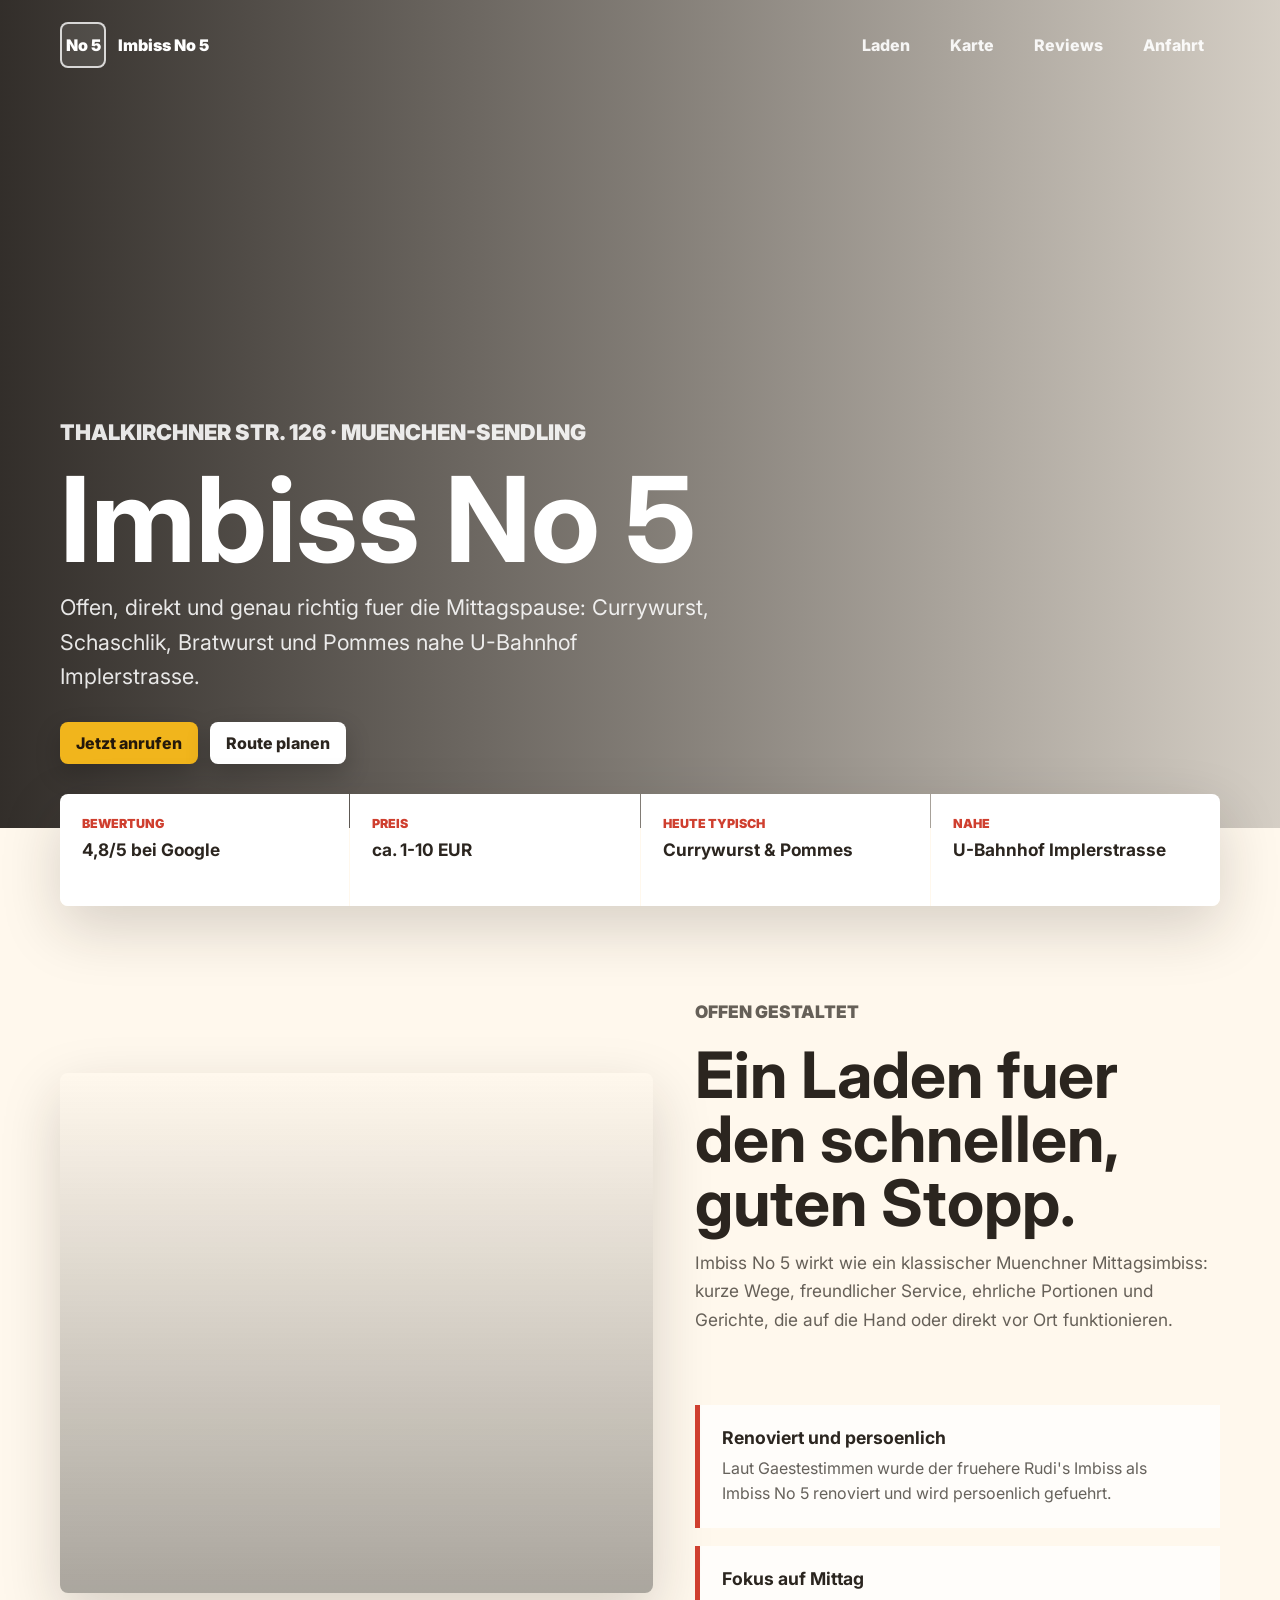
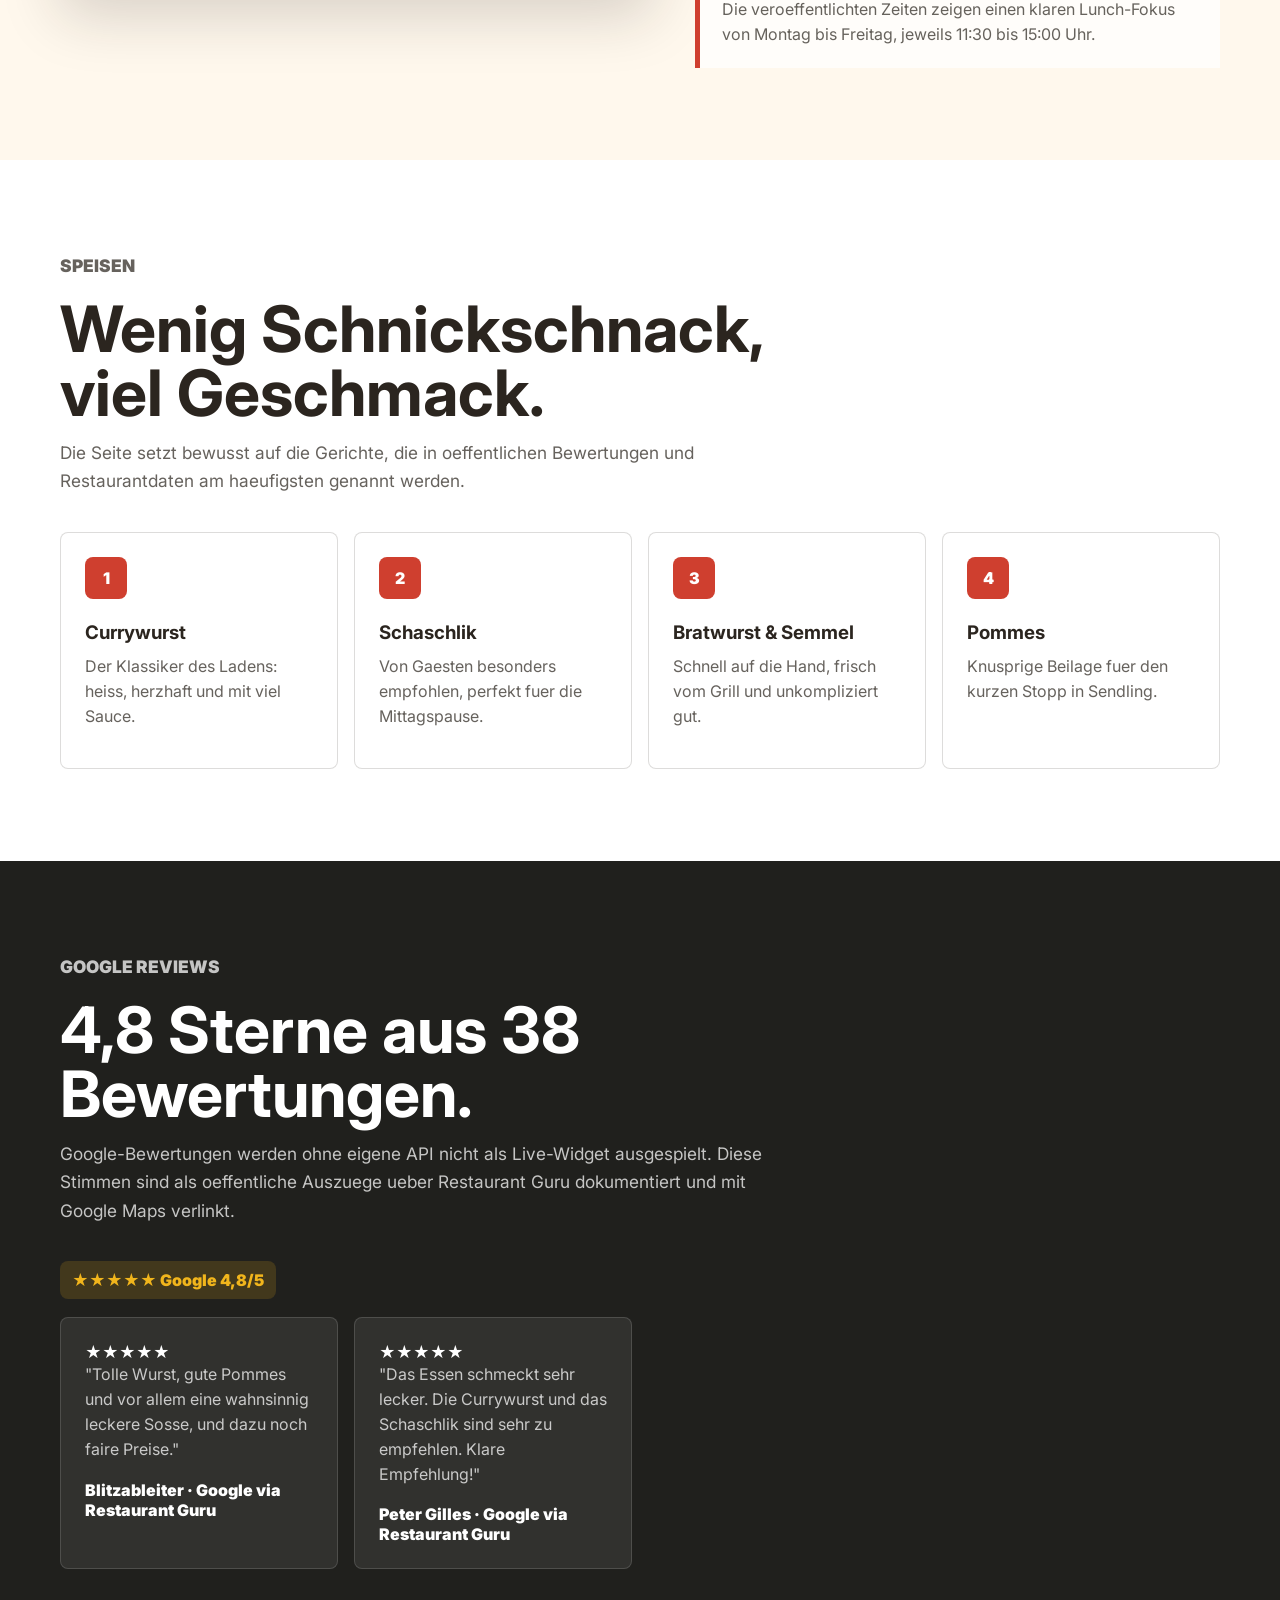
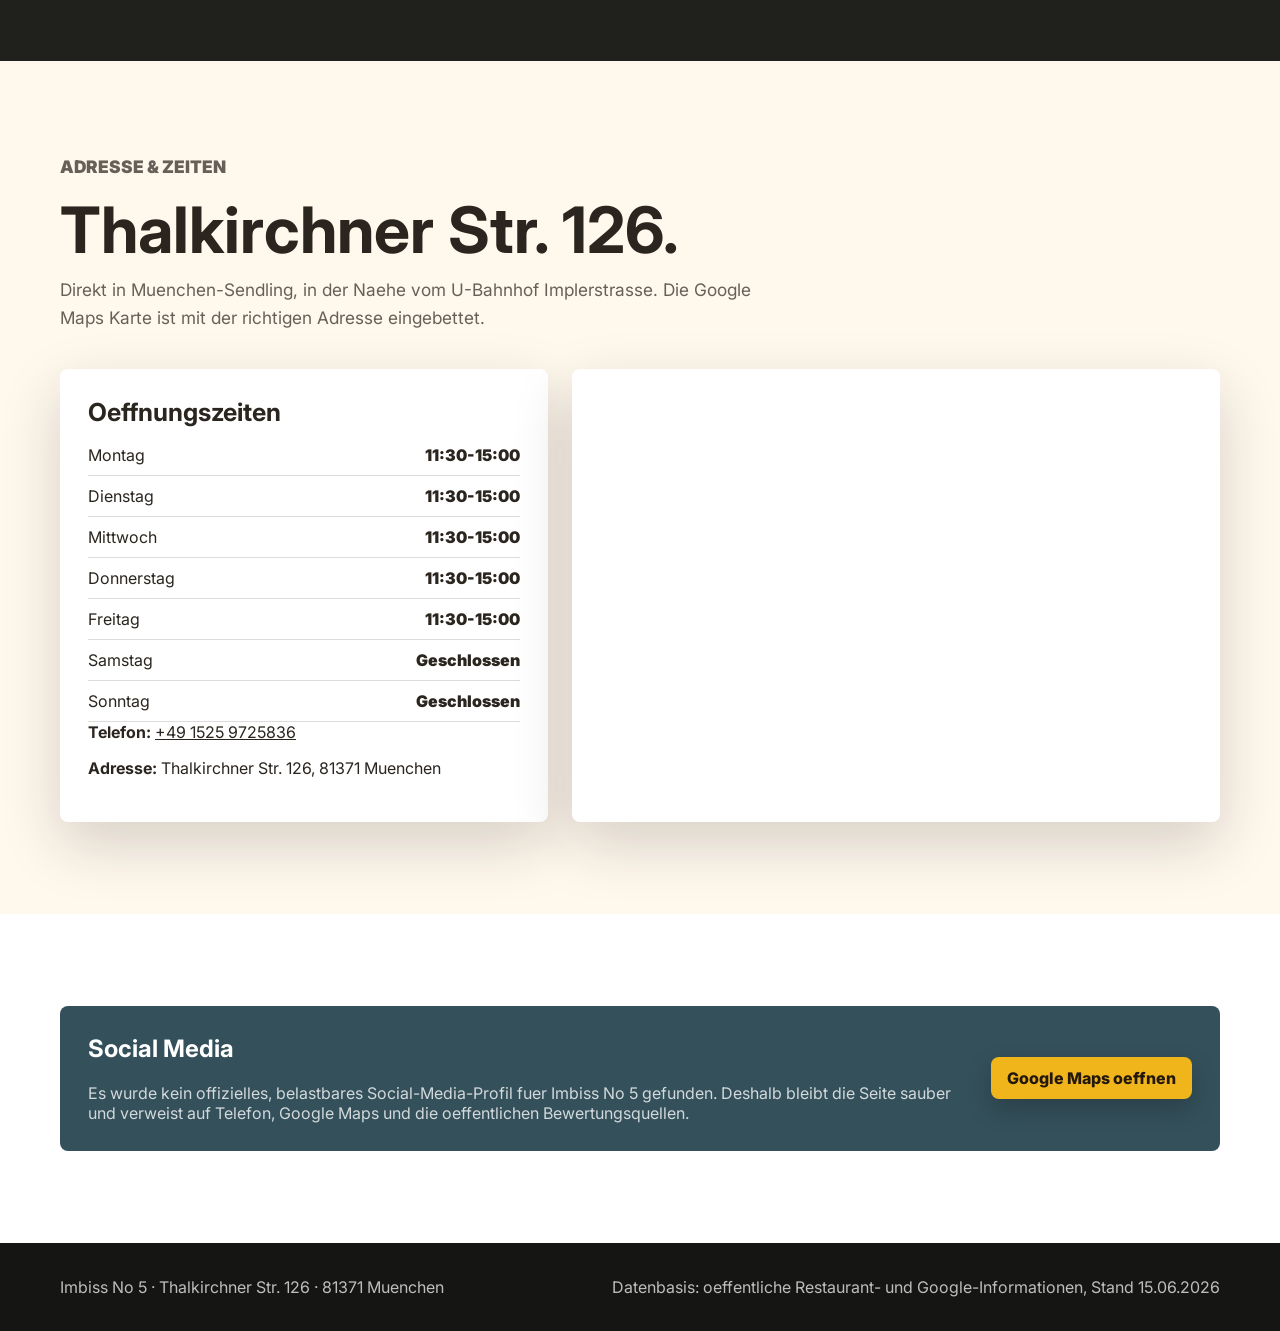
==== index.html @ 3fdf0eba "Rename imbiss-no5.html to index.html" ====
<!doctype html>
<html lang="de">
  <head>
    <meta charset="utf-8">
    <meta name="viewport" content="width=device-width, initial-scale=1">
    <title>Imbiss No 5 | Thalkirchner Strasse 126 Muenchen</title>
    <meta name="description" content="Imbiss No 5 in Muenchen-Sendling: Currywurst, Schaschlik, Bratwurst und Pommes in der Thalkirchner Str. 126.">
    <link rel="preconnect" href="https://fonts.googleapis.com">
    <link rel="preconnect" href="https://fonts.gstatic.com" crossorigin>
    <link href="https://fonts.googleapis.com/css2?family=Inter:wght@500;700;800;900&display=swap" rel="stylesheet">
    <link rel="stylesheet" href="imbiss-no5.css">
    <script type="application/ld+json">
      {
        "@context": "https://schema.org",
        "@type": "Restaurant",
        "name": "Imbiss No 5",
        "address": {
          "@type": "PostalAddress",
          "streetAddress": "Thalkirchner Str. 126",
          "addressLocality": "Muenchen",
          "addressRegion": "Bayern",
          "postalCode": "81371",
          "addressCountry": "DE"
        },
        "telephone": "+49 1525 9725836",
        "servesCuisine": "Imbiss",
        "priceRange": "EUR 1-10",
        "aggregateRating": {
          "@type": "AggregateRating",
          "ratingValue": "4.8",
          "reviewCount": "38"
        }
      }
    </script>
  </head>
  <body>
    <div class="site-shell">
      <header class="hero" id="start">
        <div class="topbar">
          <a class="brand" href="#start" aria-label="Imbiss No 5 Startseite">
            <span class="brand-mark">No 5</span>
            <span>Imbiss No 5</span>
          </a>
          <nav class="nav" aria-label="Hauptnavigation">
            <a href="#laden">Laden</a>
            <a href="#karte">Karte</a>
            <a href="#reviews">Reviews</a>
            <a href="#anfahrt">Anfahrt</a>
          </nav>
        </div>

        <div class="hero-content">
          <div class="hero-copy">
            <p class="eyebrow">Thalkirchner Str. 126 · Muenchen-Sendling</p>
            <h1>Imbiss No 5</h1>
            <p>Offen, direkt und genau richtig fuer die Mittagspause: Currywurst, Schaschlik, Bratwurst und Pommes nahe U-Bahnhof Implerstrasse.</p>
            <div class="hero-actions">
              <a class="button" href="tel:+4915259725836">Jetzt anrufen</a>
              <a class="button secondary" href="#anfahrt">Route planen</a>
            </div>
          </div>
        </div>
      </header>

      <aside class="hero-strip" aria-label="Kurzinfos">
        <div class="strip-item">
          <span class="strip-label">Bewertung</span>
          <strong>4,8/5 bei Google</strong>
        </div>
        <div class="strip-item">
          <span class="strip-label">Preis</span>
          <strong>ca. 1-10 EUR</strong>
        </div>
        <div class="strip-item">
          <span class="strip-label">Heute typisch</span>
          <strong>Currywurst & Pommes</strong>
        </div>
        <div class="strip-item">
          <span class="strip-label">Nahe</span>
          <strong>U-Bahnhof Implerstrasse</strong>
        </div>
      </aside>

      <main>
        <section class="section" id="laden">
          <div class="inner split">
            <div class="photo-panel reveal" role="img" aria-label="Herzhafte Grillgerichte als Stimmungsbild fuer Imbiss No 5"></div>
            <div class="copy-stack">
              <div class="section-head reveal">
                <p class="eyebrow">Offen gestaltet</p>
                <h2>Ein Laden fuer den schnellen, guten Stopp.</h2>
                <p>Imbiss No 5 wirkt wie ein klassischer Muenchner Mittagsimbiss: kurze Wege, freundlicher Service, ehrliche Portionen und Gerichte, die auf die Hand oder direkt vor Ort funktionieren.</p>
              </div>
              <article class="fact reveal">
                <h3>Renoviert und persoenlich</h3>
                <p>Laut Gaestestimmen wurde der fruehere Rudi's Imbiss als Imbiss No 5 renoviert und wird persoenlich gefuehrt.</p>
              </article>
              <article class="fact reveal">
                <h3>Fokus auf Mittag</h3>
                <p>Die veroeffentlichten Zeiten zeigen einen klaren Lunch-Fokus von Montag bis Freitag, jeweils 11:30 bis 15:00 Uhr.</p>
              </article>
            </div>
          </div>
        </section>

        <section class="section alt" id="karte">
          <div class="inner">
            <div class="section-head reveal">
              <p class="eyebrow">Speisen</p>
              <h2>Wenig Schnickschnack, viel Geschmack.</h2>
              <p>Die Seite setzt bewusst auf die Gerichte, die in oeffentlichen Bewertungen und Restaurantdaten am haeufigsten genannt werden.</p>
            </div>
            <div class="menu-grid" id="menu-grid" aria-live="polite"></div>
          </div>
        </section>

        <section class="section review-band" id="reviews">
          <div class="inner">
            <div class="section-head reveal">
              <p class="eyebrow">Google Reviews</p>
              <h2>4,8 Sterne aus 38 Bewertungen.</h2>
              <p>Google-Bewertungen werden ohne eigene API nicht als Live-Widget ausgespielt. Diese Stimmen sind als oeffentliche Auszuege ueber Restaurant Guru dokumentiert und mit Google Maps verlinkt.</p>
            </div>
            <div class="rating-pill reveal">★★★★★ Google 4,8/5</div>
            <div class="review-grid" id="review-grid" aria-live="polite"></div>
          </div>
        </section>

        <section class="section" id="anfahrt">
          <div class="inner">
            <div class="section-head reveal">
              <p class="eyebrow">Adresse & Zeiten</p>
              <h2>Thalkirchner Str. 126.</h2>
              <p>Direkt in Muenchen-Sendling, in der Naehe vom U-Bahnhof Implerstrasse. Die Google Maps Karte ist mit der richtigen Adresse eingebettet.</p>
            </div>
            <div class="hours-location">
              <article class="hours-box reveal">
                <h3>Oeffnungszeiten</h3>
                <ul class="hours-list" id="hours-list" aria-live="polite"></ul>
                <p><strong>Telefon:</strong> <a href="tel:+4915259725836">+49 1525 9725836</a></p>
                <p><strong>Adresse:</strong> Thalkirchner Str. 126, 81371 Muenchen</p>
              </article>
              <div class="map-box reveal">
                <iframe
                  title="Google Maps: Imbiss No 5, Thalkirchner Str. 126, Muenchen"
                  loading="lazy"
                  referrerpolicy="no-referrer-when-downgrade"
                  src="https://www.google.com/maps?q=Imbiss%20No%205%2C%20Thalkirchner%20Str.%20126%2C%20M%C3%BCnchen&output=embed">
                </iframe>
              </div>
            </div>
          </div>
        </section>

        <section class="section alt">
          <div class="inner">
            <div class="social-note reveal">
              <div>
                <h2>Social Media</h2>
                <p>Es wurde kein offizielles, belastbares Social-Media-Profil fuer Imbiss No 5 gefunden. Deshalb bleibt die Seite sauber und verweist auf Telefon, Google Maps und die oeffentlichen Bewertungsquellen.</p>
              </div>
              <a class="button" href="https://www.google.com/maps/search/?api=1&query=Imbiss%20No%205%20Thalkirchner%20Str.%20126%20Muenchen" target="_blank" rel="noopener">Google Maps oeffnen</a>
            </div>
          </div>
        </section>
      </main>

      <footer class="footer">
        <div class="inner">
          <span>Imbiss No 5 · Thalkirchner Str. 126 · 81371 Muenchen</span>
          <span>Datenbasis: oeffentliche Restaurant- und Google-Informationen, Stand 15.06.2026</span>
        </div>
      </footer>
    </div>

    <script>
      const fallbackData = {
        hours: [
          { day: "Montag", time: "11:30-15:00" },
          { day: "Dienstag", time: "11:30-15:00" },
          { day: "Mittwoch", time: "11:30-15:00" },
          { day: "Donnerstag", time: "11:30-15:00" },
          { day: "Freitag", time: "11:30-15:00" },
          { day: "Samstag", time: "Geschlossen" },
          { day: "Sonntag", time: "Geschlossen" }
        ],
        menuHighlights: [
          { name: "Currywurst", description: "Der Klassiker des Ladens: heiss, herzhaft und mit viel Sauce." },
          { name: "Schaschlik", description: "Von Gaesten besonders empfohlen, perfekt fuer die Mittagspause." },
          { name: "Bratwurst & Semmel", description: "Schnell auf die Hand, frisch vom Grill und unkompliziert gut." },
          { name: "Pommes", description: "Knusprige Beilage fuer den kurzen Stopp in Sendling." }
        ],
        reviews: [
          { author: "Blitzableiter", source: "Google via Restaurant Guru", text: "Tolle Wurst, gute Pommes und vor allem eine wahnsinnig leckere Sosse, und dazu noch faire Preise.", rating: 5 },
          { author: "Peter Gilles", source: "Google via Restaurant Guru", text: "Das Essen schmeckt sehr lecker. Die Currywurst und das Schaschlik sind sehr zu empfehlen. Klare Empfehlung!", rating: 5 }
        ]
      };

      const renderData = (data) => {
        const menuGrid = document.querySelector("#menu-grid");
        const reviewGrid = document.querySelector("#review-grid");
        const hoursList = document.querySelector("#hours-list");

        menuGrid.innerHTML = data.menuHighlights.map((item, index) => `
          <article class="menu-card reveal">
            <span class="menu-number">${index + 1}</span>
            <h3>${item.name}</h3>
            <p>${item.description}</p>
          </article>
        `).join("");

        reviewGrid.innerHTML = data.reviews.map((review) => `
          <article class="review-card reveal">
            <div aria-label="${review.rating} von 5 Sternen">★★★★★</div>
            <p>"${review.text}"</p>
            <cite>${review.author} · ${review.source}</cite>
          </article>
        `).join("");

        hoursList.innerHTML = data.hours.map((row) => `
          <li><span>${row.day}</span><span>${row.time}</span></li>
        `).join("");
      };

      fetch("imbiss-no5-data.json")
        .then((response) => response.ok ? response.json() : fallbackData)
        .then(renderData)
        .catch(() => renderData(fallbackData));

      const observer = new IntersectionObserver((entries) => {
        entries.forEach((entry) => {
          if (entry.isIntersecting) {
            entry.target.classList.add("is-visible");
            observer.unobserve(entry.target);
          }
        });
      }, { threshold: 0.12 });

      const watchReveals = () => {
        document.querySelectorAll(".reveal:not(.is-visible)").forEach((element) => observer.observe(element));
      };

      watchReveals();
      setTimeout(watchReveals, 250);
    </script>
  </body>
</html>
---- imbiss-no5.css ----
:root {
  --charcoal: #20201d;
  --ink: #2b251f;
  --paper: #fff8ed;
  --cream: #f8ead2;
  --tomato: #cf3f2f;
  --mustard: #f1b51c;
  --leaf: #4c7a4b;
  --steel: #34505a;
  --line: rgba(43, 37, 31, 0.16);
  --shadow: 0 22px 60px rgba(36, 28, 20, 0.18);
  font-family: Inter, ui-sans-serif, system-ui, -apple-system, BlinkMacSystemFont, "Segoe UI", sans-serif;
}

* {
  box-sizing: border-box;
}

html {
  scroll-behavior: smooth;
}

body {
  margin: 0;
  background: var(--paper);
  color: var(--ink);
}

a {
  color: inherit;
}

.site-shell {
  overflow: hidden;
}

.hero {
  min-height: 92vh;
  display: grid;
  grid-template-rows: auto 1fr;
  color: #fff;
  background:
    linear-gradient(90deg, rgba(22, 18, 15, 0.88), rgba(22, 18, 15, 0.54) 50%, rgba(22, 18, 15, 0.18)),
    url("https://images.unsplash.com/photo-1606755962773-d324e2a13086?auto=format&fit=crop&w=2200&q=82") center / cover;
}

.topbar {
  width: min(1160px, calc(100% - 36px));
  margin: 0 auto;
  padding: 22px 0;
  display: flex;
  align-items: center;
  justify-content: space-between;
  gap: 20px;
}

.brand {
  display: inline-flex;
  align-items: center;
  gap: 12px;
  text-decoration: none;
  font-weight: 900;
  letter-spacing: 0;
}

.brand-mark {
  width: 46px;
  height: 46px;
  display: grid;
  place-items: center;
  border: 2px solid rgba(255, 255, 255, 0.78);
  border-radius: 8px;
  background: rgba(255, 255, 255, 0.1);
}

.nav {
  display: flex;
  align-items: center;
  gap: 8px;
}

.nav a,
.button {
  min-height: 42px;
  display: inline-flex;
  align-items: center;
  justify-content: center;
  gap: 8px;
  border-radius: 8px;
  padding: 0 16px;
  text-decoration: none;
  font-weight: 800;
}

.nav a {
  color: rgba(255, 255, 255, 0.9);
}

.nav a:hover,
.nav a:focus-visible {
  background: rgba(255, 255, 255, 0.12);
}

.button {
  border: 0;
  background: var(--mustard);
  color: #24180b;
  box-shadow: 0 10px 26px rgba(0, 0, 0, 0.2);
}

.button.secondary {
  background: #fff;
  color: var(--ink);
}

.hero-content {
  width: min(1160px, calc(100% - 36px));
  margin: 0 auto;
  display: grid;
  align-items: end;
  padding: 76px 0 64px;
}

.hero-copy {
  max-width: 760px;
  animation: riseIn 720ms ease both;
}

.eyebrow {
  margin: 0 0 16px;
  color: var(--mustard);
  font-weight: 900;
  text-transform: uppercase;
  letter-spacing: 0;
}

h1,
h2,
h3,
p {
  margin-top: 0;
}

h1 {
  margin-bottom: 18px;
  max-width: 760px;
  font-size: clamp(3rem, 10vw, 7.4rem);
  line-height: 0.9;
  letter-spacing: 0;
}

.hero-copy > p {
  max-width: 660px;
  font-size: clamp(1.08rem, 2vw, 1.35rem);
  line-height: 1.6;
  color: rgba(255, 255, 255, 0.88);
}

.hero-actions {
  display: flex;
  flex-wrap: wrap;
  gap: 12px;
  margin-top: 28px;
}

.hero-strip {
  width: min(1160px, calc(100% - 36px));
  margin: -34px auto 0;
  display: grid;
  grid-template-columns: repeat(4, 1fr);
  gap: 1px;
  position: relative;
  z-index: 3;
  border-radius: 8px;
  overflow: hidden;
  box-shadow: var(--shadow);
}

.strip-item {
  min-height: 112px;
  padding: 22px;
  background: #fff;
}

.strip-label {
  display: block;
  margin-bottom: 8px;
  color: var(--tomato);
  font-size: 0.78rem;
  font-weight: 900;
  text-transform: uppercase;
}

.strip-item strong {
  font-size: 1.08rem;
}

main {
  position: relative;
}

.section {
  padding: 92px 0;
}

.section.alt {
  background: #fff;
}

.inner {
  width: min(1160px, calc(100% - 36px));
  margin: 0 auto;
}

.section-head {
  max-width: 720px;
  margin-bottom: 36px;
}

.section-head h2 {
  margin-bottom: 14px;
  font-size: clamp(2rem, 5vw, 4rem);
  line-height: 1;
  letter-spacing: 0;
}

.section-head p {
  color: rgba(43, 37, 31, 0.72);
  font-size: 1.08rem;
  line-height: 1.65;
}

.split {
  display: grid;
  grid-template-columns: 1.06fr 0.94fr;
  gap: 42px;
  align-items: center;
}

.photo-panel {
  min-height: 520px;
  border-radius: 8px;
  background:
    linear-gradient(180deg, rgba(32, 32, 29, 0), rgba(32, 32, 29, 0.38)),
    url("https://images.unsplash.com/photo-1599487488170-d11ec9c172f0?auto=format&fit=crop&w=1600&q=82") center / cover;
  box-shadow: var(--shadow);
}

.copy-stack {
  display: grid;
  gap: 18px;
}

.fact {
  padding: 22px;
  border-left: 5px solid var(--tomato);
  background: rgba(255, 255, 255, 0.72);
}

.fact h3 {
  margin-bottom: 8px;
  font-size: 1.1rem;
}

.fact p {
  margin-bottom: 0;
  color: rgba(43, 37, 31, 0.72);
  line-height: 1.55;
}

.menu-grid,
.review-grid {
  display: grid;
  grid-template-columns: repeat(4, 1fr);
  gap: 16px;
}

.menu-card,
.review-card {
  min-height: 220px;
  padding: 24px;
  border: 1px solid var(--line);
  border-radius: 8px;
  background: #fff;
  transition: transform 180ms ease, box-shadow 180ms ease, border-color 180ms ease;
}

.menu-card:hover,
.review-card:hover {
  transform: translateY(-6px);
  border-color: rgba(207, 63, 47, 0.38);
  box-shadow: 0 18px 38px rgba(50, 37, 24, 0.12);
}

.menu-number {
  width: 42px;
  height: 42px;
  display: grid;
  place-items: center;
  margin-bottom: 22px;
  border-radius: 8px;
  background: var(--tomato);
  color: #fff;
  font-weight: 900;
}

.menu-card h3 {
  margin-bottom: 10px;
}

.menu-card p,
.review-card p {
  color: rgba(43, 37, 31, 0.72);
  line-height: 1.55;
}

.hours-location {
  display: grid;
  grid-template-columns: 0.86fr 1.14fr;
  gap: 24px;
}

.hours-box,
.map-box {
  border-radius: 8px;
  overflow: hidden;
  background: #fff;
  box-shadow: var(--shadow);
}

.hours-box {
  padding: 28px;
}

.hours-box h3 {
  margin-bottom: 18px;
  font-size: 1.55rem;
}

.hours-list {
  display: grid;
  gap: 10px;
  margin: 0;
  padding: 0;
  list-style: none;
}

.hours-list li {
  display: flex;
  justify-content: space-between;
  gap: 18px;
  padding-bottom: 10px;
  border-bottom: 1px solid var(--line);
}

.hours-list span:last-child {
  font-weight: 900;
}

.map-box iframe {
  width: 100%;
  height: 100%;
  min-height: 430px;
  display: block;
  border: 0;
}

.review-band {
  background: var(--charcoal);
  color: #fff;
}

.review-band .section-head p,
.review-card p {
  color: rgba(255, 255, 255, 0.74);
}

.rating-pill {
  display: inline-flex;
  align-items: center;
  gap: 10px;
  margin-bottom: 18px;
  padding: 9px 12px;
  border-radius: 8px;
  background: rgba(241, 181, 28, 0.16);
  color: var(--mustard);
  font-weight: 900;
}

.review-card {
  min-height: 240px;
  background: rgba(255, 255, 255, 0.08);
  border-color: rgba(255, 255, 255, 0.14);
}

.review-card cite {
  display: block;
  margin-top: 18px;
  color: #fff;
  font-style: normal;
  font-weight: 900;
}

.social-note {
  display: grid;
  grid-template-columns: 1fr auto;
  gap: 18px;
  align-items: center;
  padding: 28px;
  border-radius: 8px;
  background: var(--steel);
  color: #fff;
}

.social-note p {
  margin-bottom: 0;
  color: rgba(255, 255, 255, 0.78);
}

.footer {
  padding: 34px 0;
  background: #151514;
  color: rgba(255, 255, 255, 0.72);
}

.footer .inner {
  display: flex;
  justify-content: space-between;
  gap: 18px;
}

.reveal {
  opacity: 0;
  transform: translateY(22px);
  transition: opacity 520ms ease, transform 520ms ease;
}

.reveal.is-visible {
  opacity: 1;
  transform: translateY(0);
}

@keyframes riseIn {
  from {
    opacity: 0;
    transform: translateY(20px);
  }
  to {
    opacity: 1;
    transform: translateY(0);
  }
}

@media (prefers-reduced-motion: reduce) {
  *,
  *::before,
  *::after {
    animation-duration: 1ms !important;
    scroll-behavior: auto !important;
    transition-duration: 1ms !important;
  }
}

@media (max-width: 860px) {
  .hero {
    min-height: 88vh;
    background:
      linear-gradient(180deg, rgba(22, 18, 15, 0.84), rgba(22, 18, 15, 0.48)),
      url("https://images.unsplash.com/photo-1606755962773-d324e2a13086?auto=format&fit=crop&w=1400&q=82") center / cover;
  }

  .topbar {
    align-items: flex-start;
  }

  .nav {
    display: none;
  }

  .hero-content {
    padding: 42px 0 76px;
  }

  .hero-strip,
  .split,
  .menu-grid,
  .review-grid,
  .hours-location,
  .social-note,
  .footer .inner {
    grid-template-columns: 1fr;
  }

  .hero-strip {
    margin-top: 0;
    border-radius: 0;
    width: 100%;
  }

  .strip-item {
    min-height: 92px;
    padding: 18px;
  }

  .section {
    padding: 66px 0;
  }

  .photo-panel {
    min-height: 360px;
  }

  .menu-card,
  .review-card {
    min-height: auto;
  }

  .map-box iframe {
    min-height: 360px;
  }
}

@media (min-width: 861px) and (max-width: 1080px) {
  .menu-grid,
  .review-grid {
    grid-template-columns: repeat(2, 1fr);
  }
}
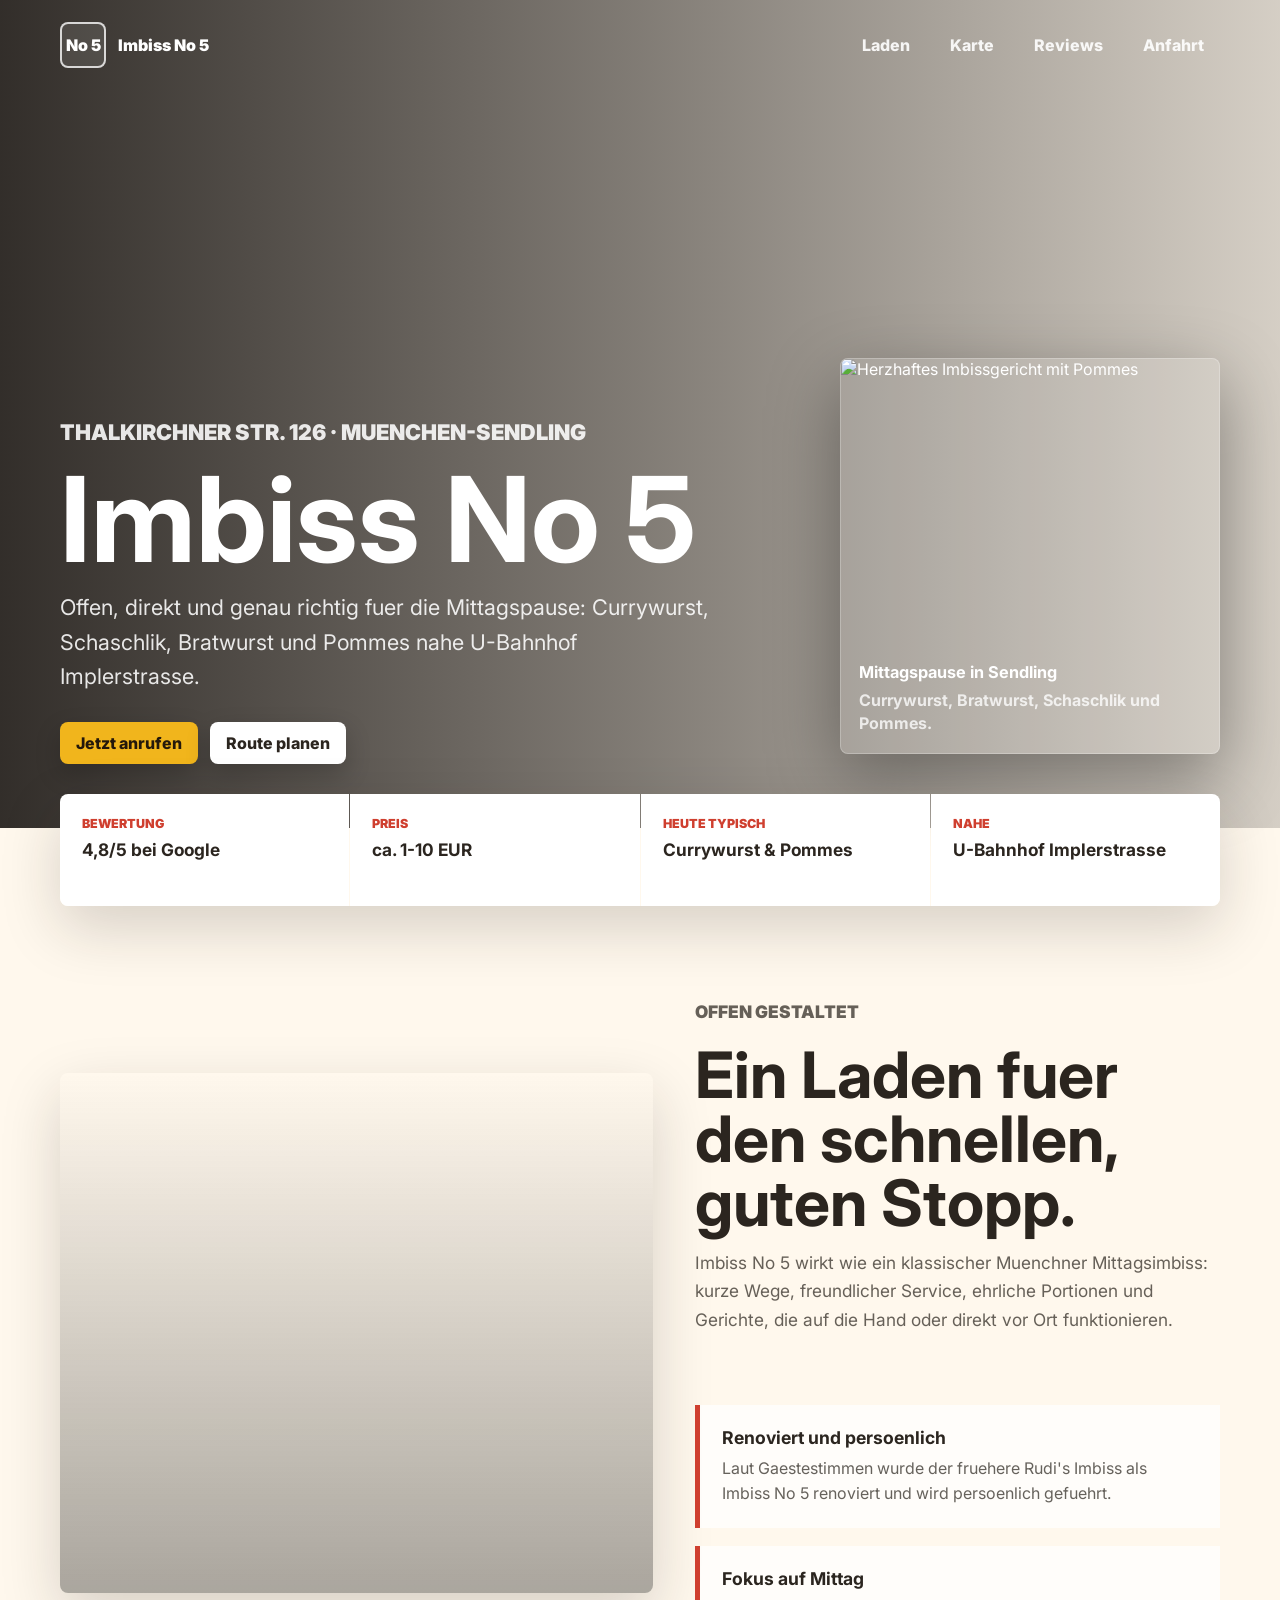
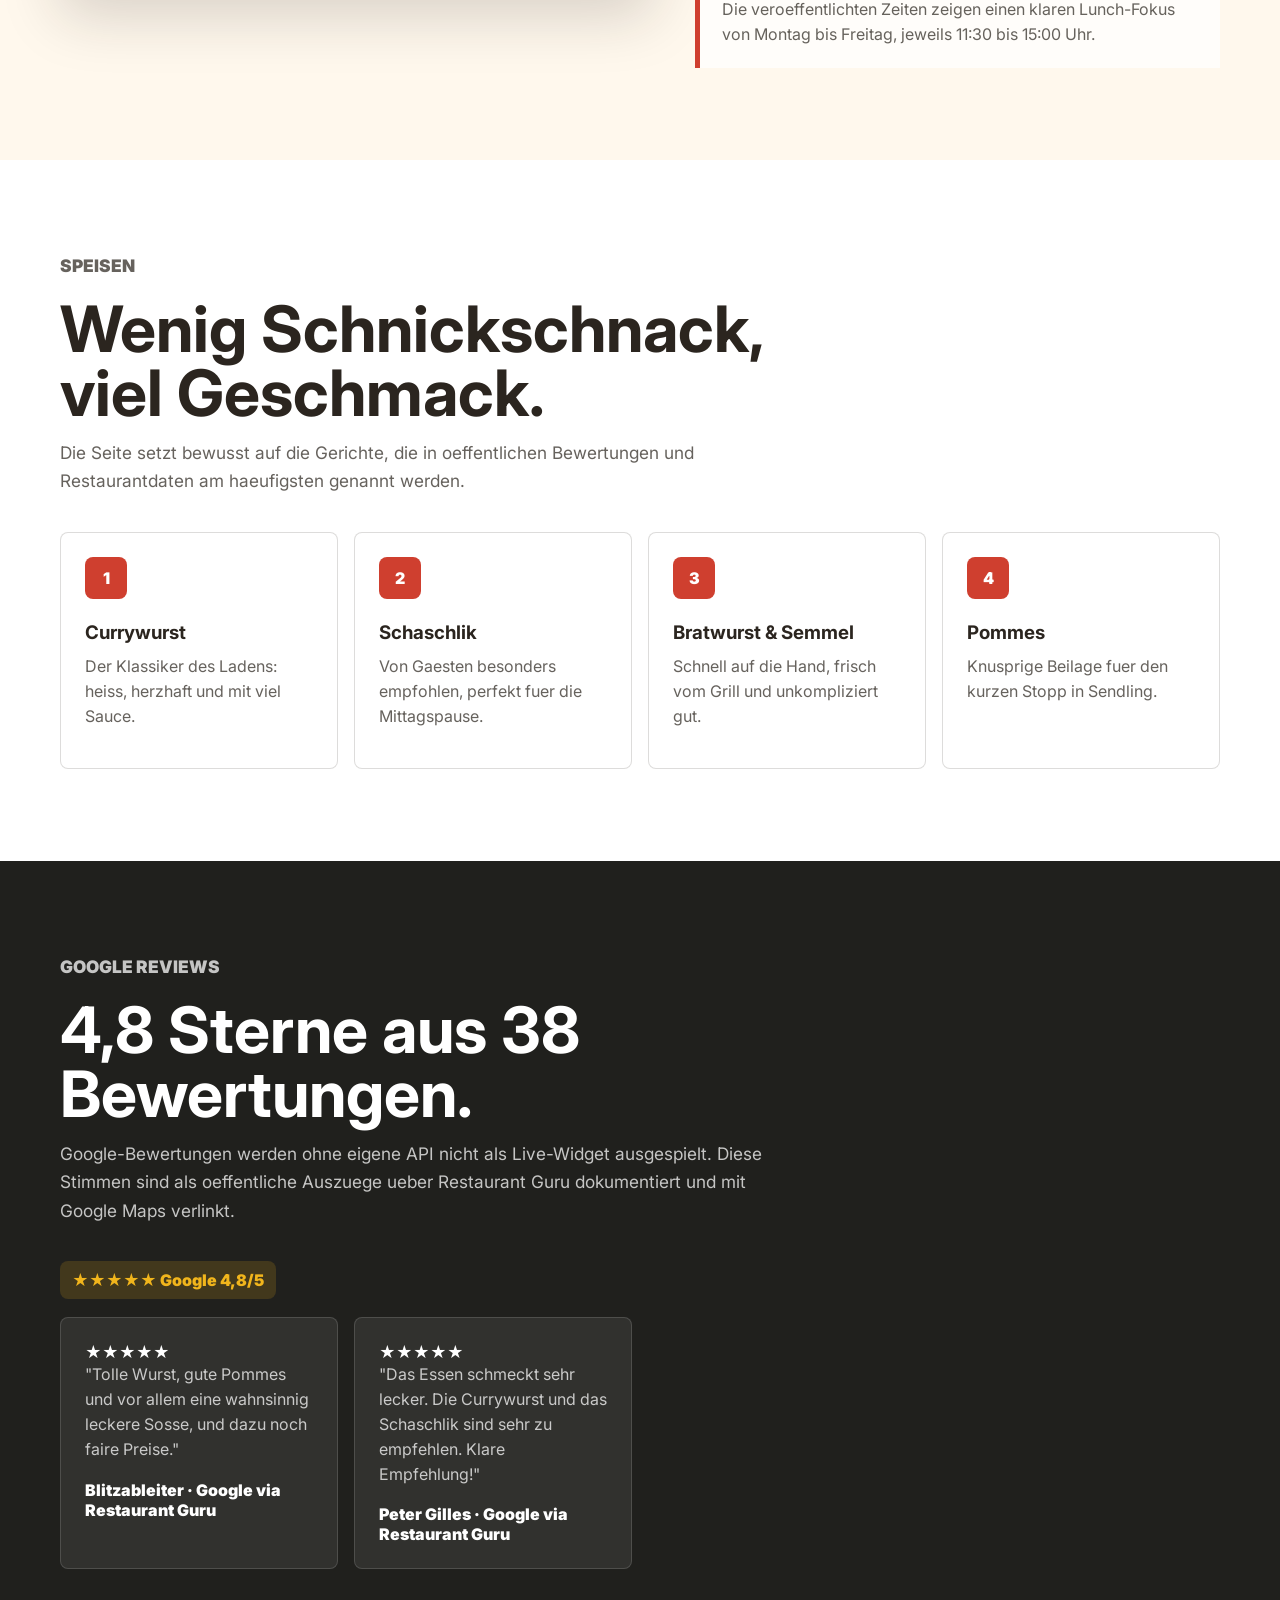
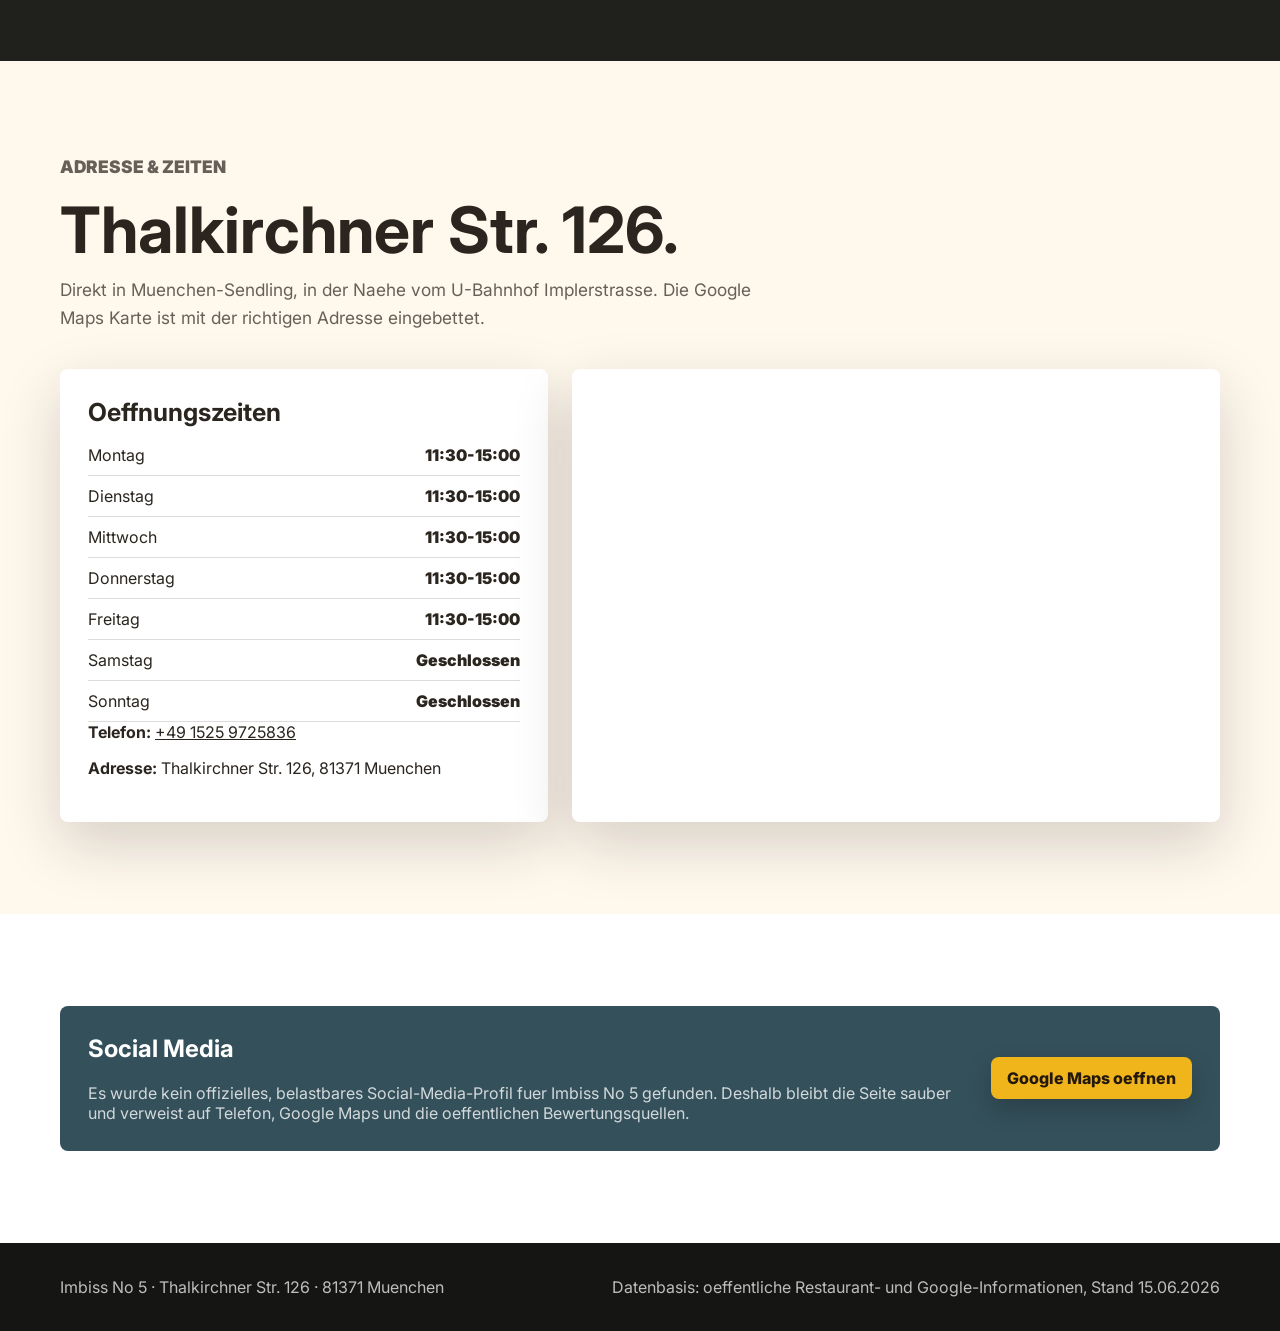
==== commit 0a63d47a: "Rename imbiss-no5.html to index.html" ====
--- a/index.html
+++ b/index.html
@@ -59,6 +59,16 @@
               <a class="button secondary" href="#anfahrt">Route planen</a>
             </div>
           </div>
+          <figure class="hero-food-card" aria-label="Currywurst und Pommes als Stimmungsbild fuer Imbiss No 5">
+            <img
+              src="https://images.unsplash.com/photo-1550547660-d9450f859349?auto=format&fit=crop&w=900&q=82"
+              alt="Herzhaftes Imbissgericht mit Pommes"
+            >
+            <figcaption>
+              <strong>Mittagspause in Sendling</strong>
+              Currywurst, Bratwurst, Schaschlik und Pommes.
+            </figcaption>
+          </figure>
         </div>
       </header>
 
--- a/imbiss-no5.css
+++ b/imbiss-no5.css
@@ -117,7 +117,9 @@
   width: min(1160px, calc(100% - 36px));
   margin: 0 auto;
   display: grid;
+  grid-template-columns: minmax(0, 1fr) minmax(280px, 380px);
   align-items: end;
+  gap: 42px;
   padding: 76px 0 64px;
 }
 
@@ -161,6 +163,38 @@
   flex-wrap: wrap;
   gap: 12px;
   margin-top: 28px;
+}
+
+.hero-food-card {
+  margin: 0 0 10px;
+  align-self: end;
+  border: 1px solid rgba(255, 255, 255, 0.24);
+  border-radius: 8px;
+  overflow: hidden;
+  background: rgba(255, 255, 255, 0.12);
+  box-shadow: 0 24px 70px rgba(0, 0, 0, 0.36);
+  animation: riseIn 720ms 160ms ease both;
+}
+
+.hero-food-card img {
+  width: 100%;
+  aspect-ratio: 4 / 3;
+  display: block;
+  object-fit: cover;
+}
+
+.hero-food-card figcaption {
+  padding: 18px;
+  color: rgba(255, 255, 255, 0.78);
+  font-weight: 700;
+  line-height: 1.45;
+}
+
+.hero-food-card figcaption strong {
+  display: block;
+  margin-bottom: 4px;
+  color: #fff;
+  font-size: 1.02rem;
 }
 
 .hero-strip {
@@ -478,7 +512,17 @@
   }
 
   .hero-content {
+    grid-template-columns: 1fr;
     padding: 42px 0 76px;
+  }
+
+  .hero-food-card {
+    width: min(100%, 420px);
+    margin: 10px 0 0;
+  }
+
+  .hero-food-card img {
+    aspect-ratio: 16 / 10;
   }
 
   .hero-strip,
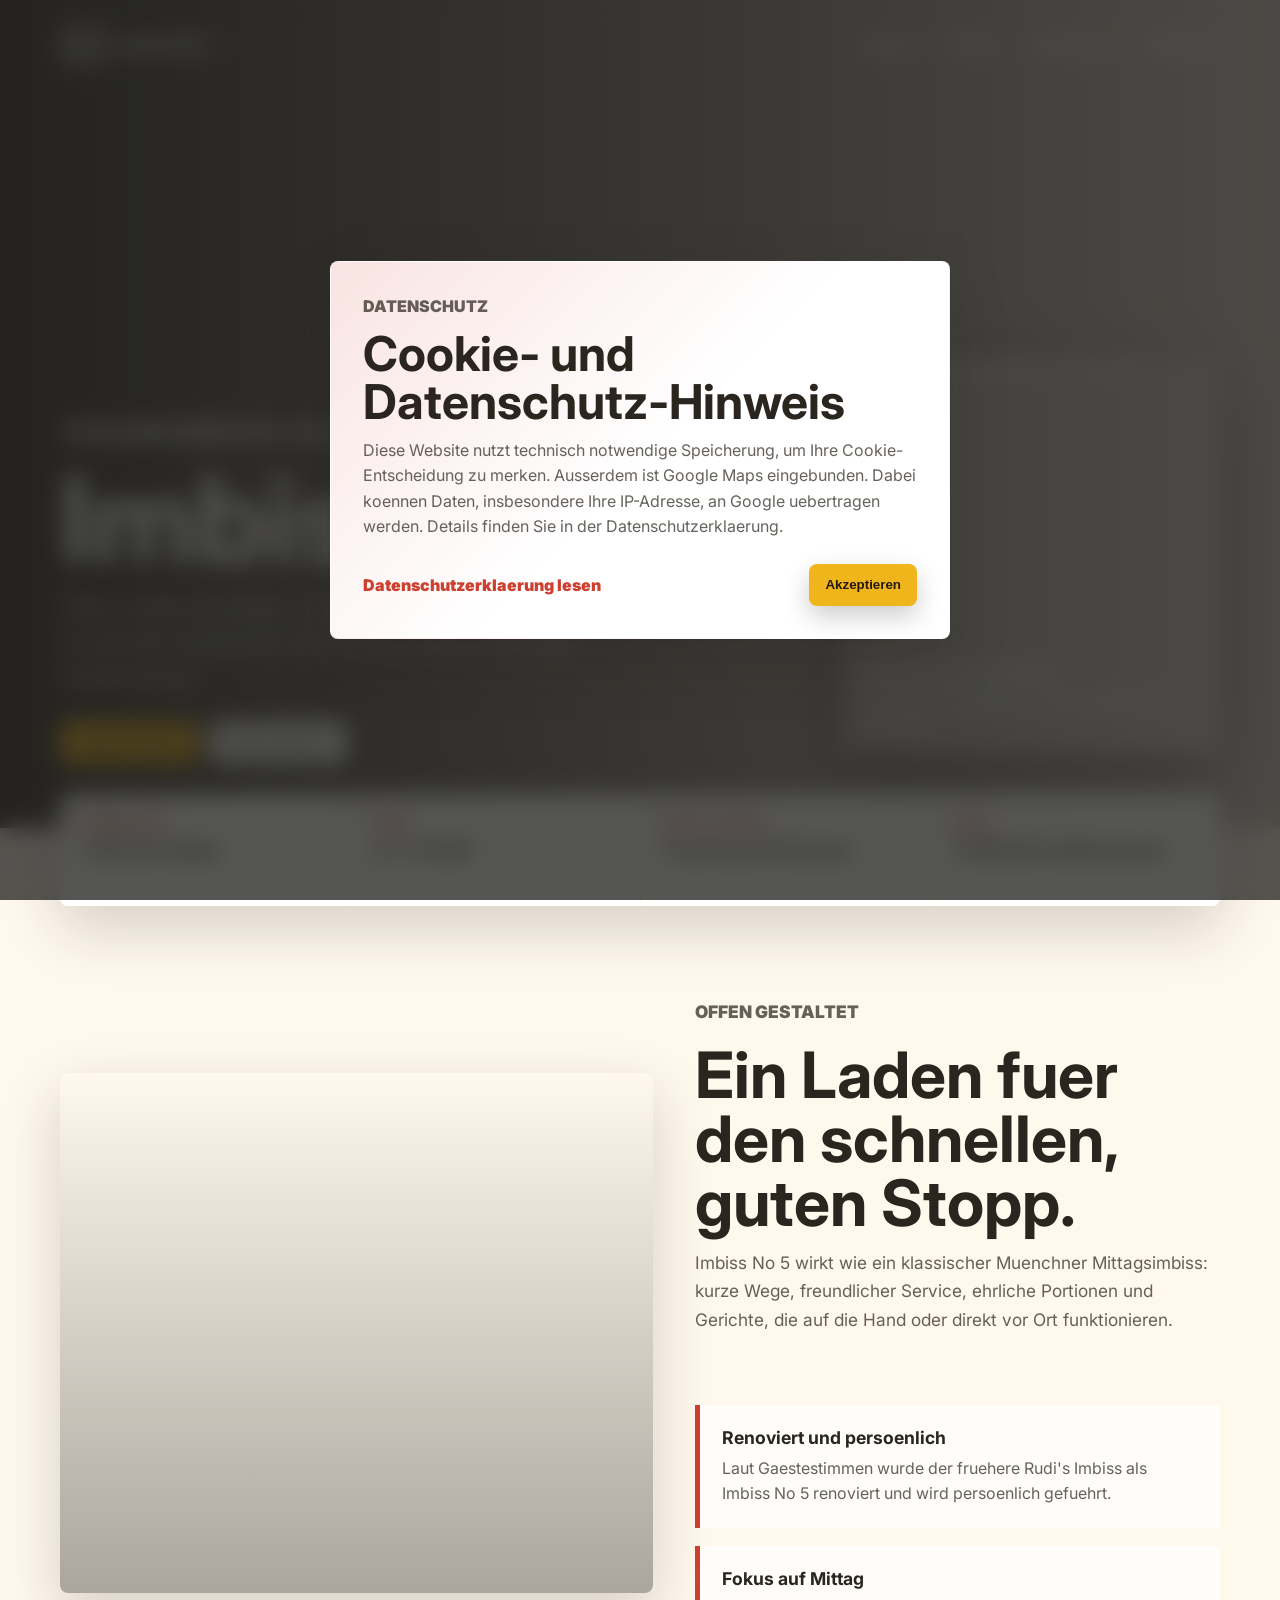
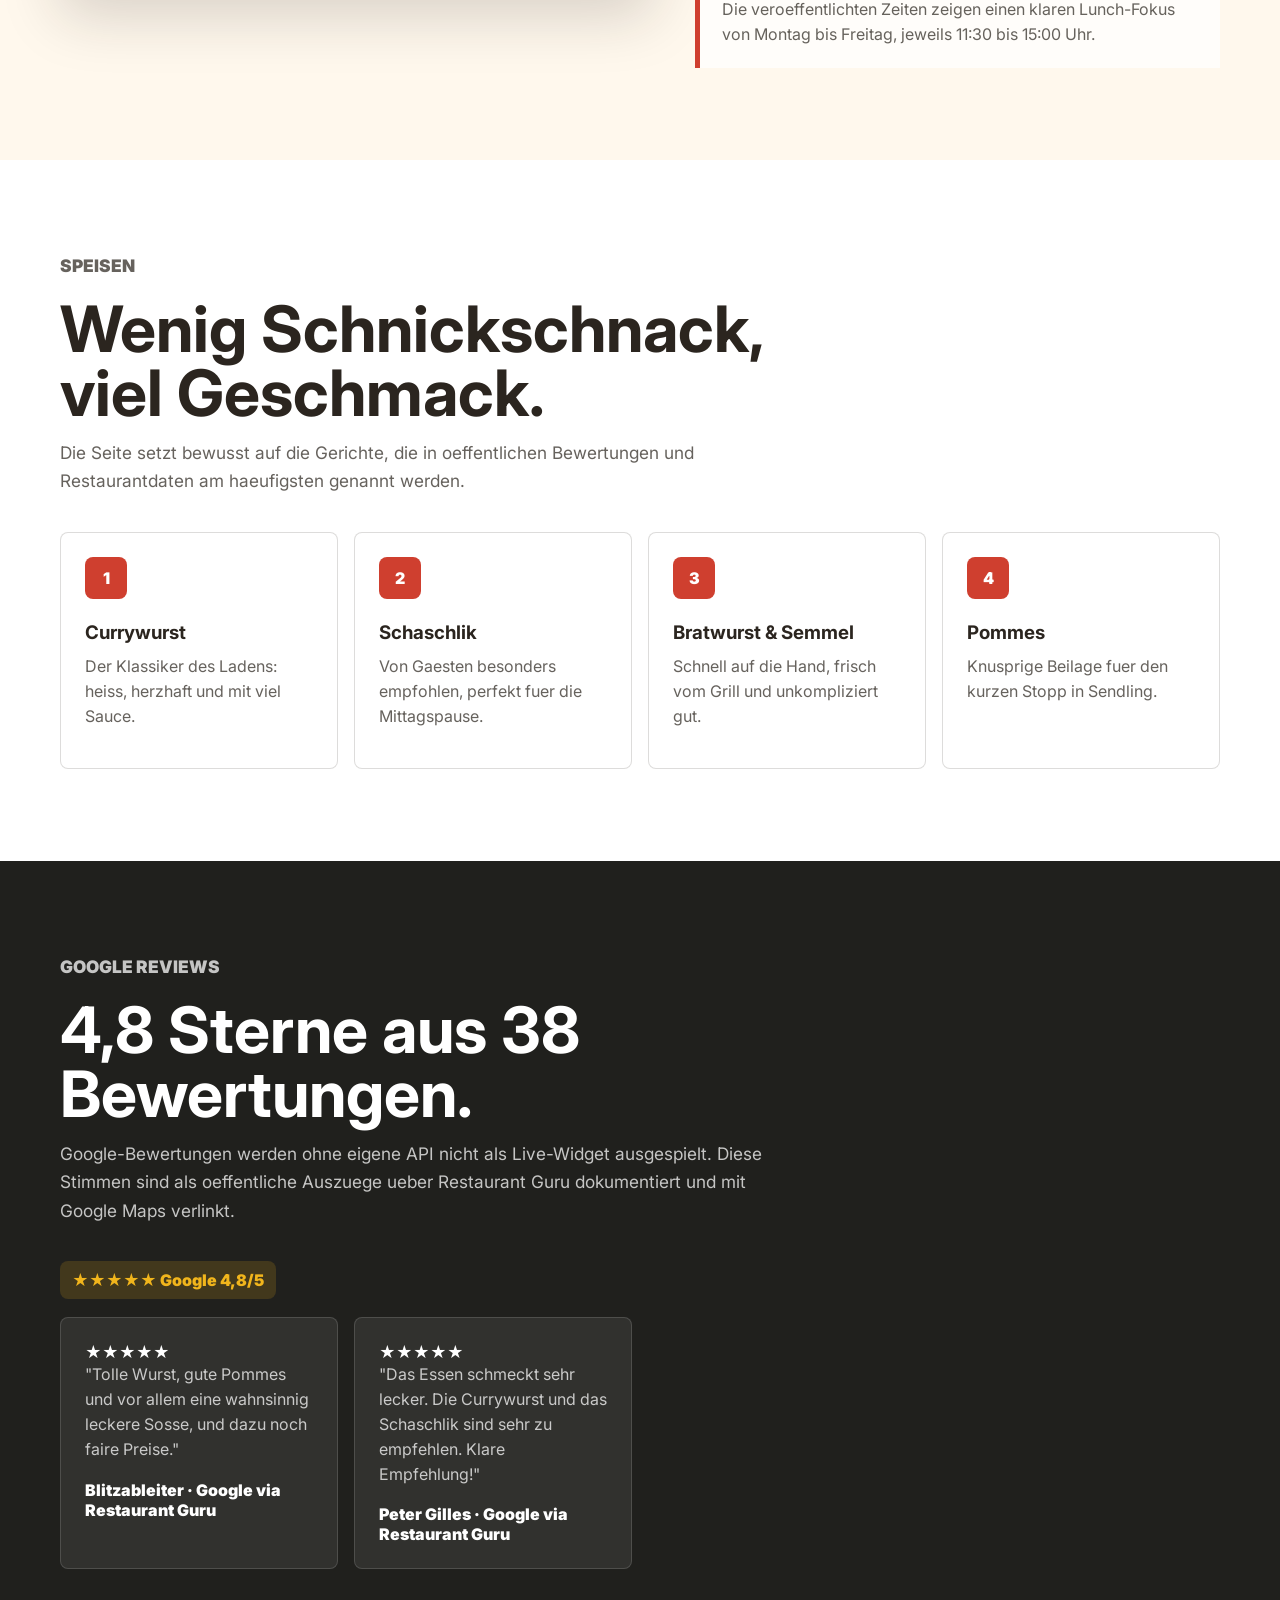
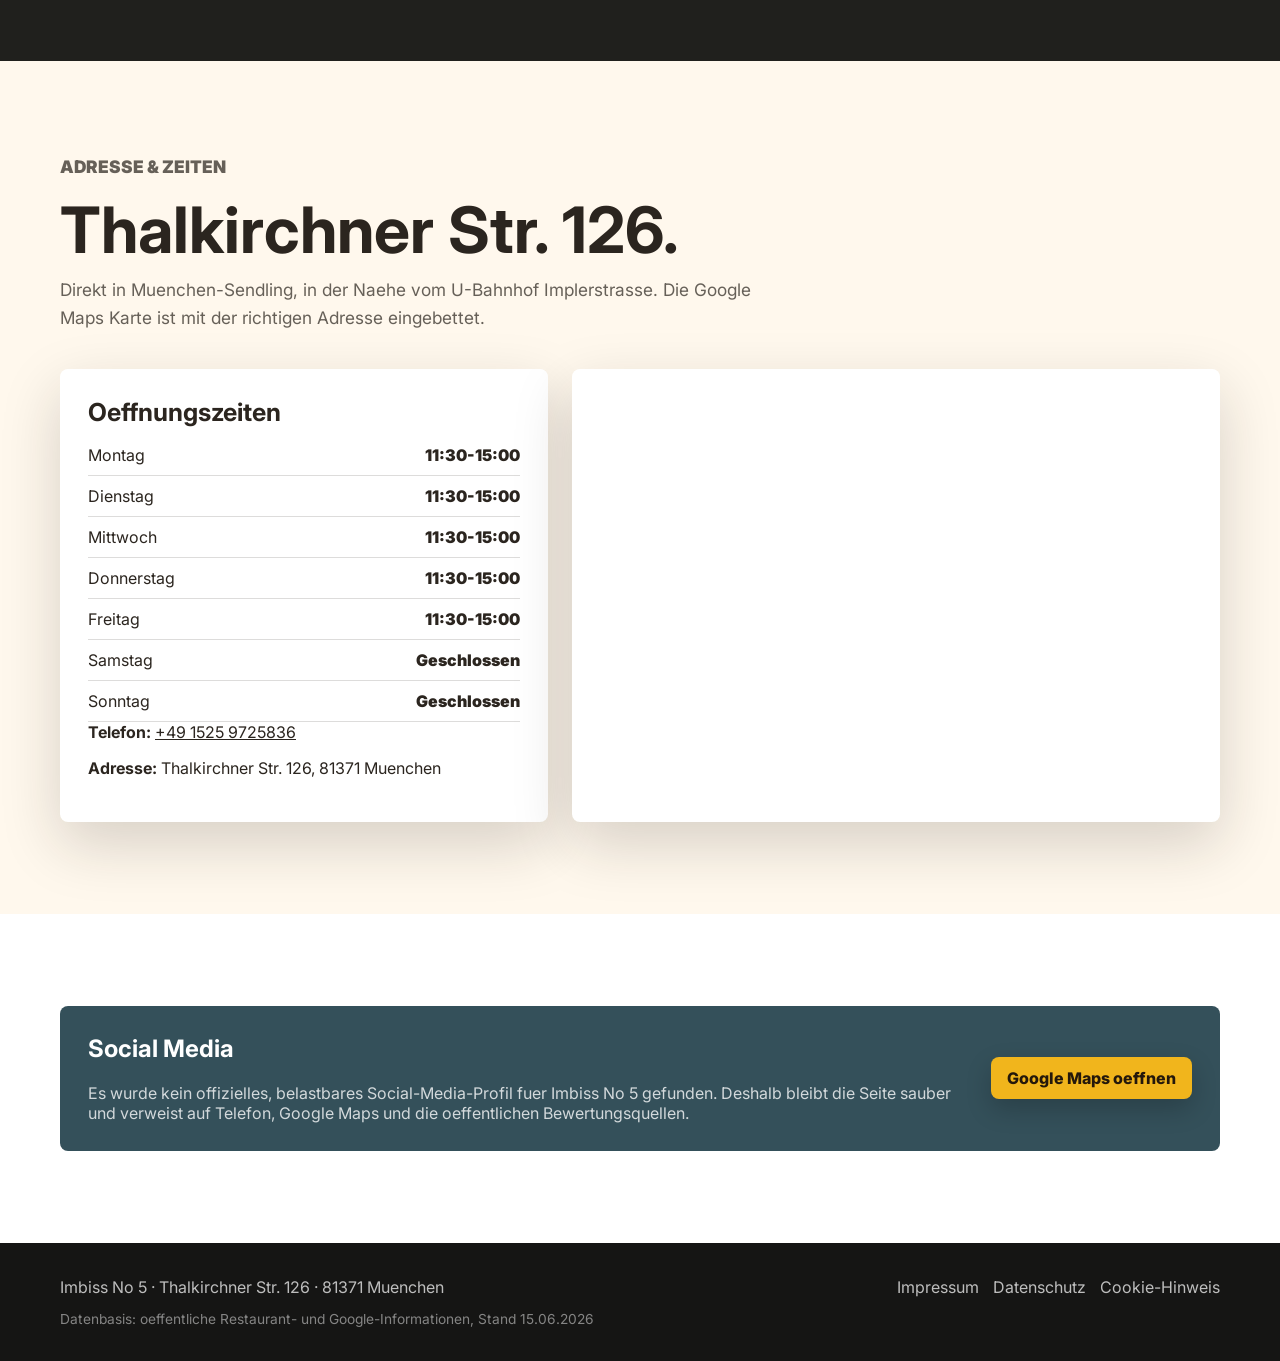
==== commit e59507d6: "Rename index.html.html to index.html" ====
--- a/index.html
+++ b/index.html
@@ -178,9 +178,32 @@
       <footer class="footer">
         <div class="inner">
           <span>Imbiss No 5 · Thalkirchner Str. 126 · 81371 Muenchen</span>
+          <nav class="footer-links" aria-label="Rechtliche Links">
+            <a href="imbiss-no5-impressum.html">Impressum</a>
+            <a href="imbiss-no5-datenschutz.html">Datenschutz</a>
+            <button type="button" id="open-cookie-settings">Cookie-Hinweis</button>
+          </nav>
+        </div>
+        <div class="inner footer-meta">
           <span>Datenbasis: oeffentliche Restaurant- und Google-Informationen, Stand 15.06.2026</span>
         </div>
       </footer>
+    </div>
+
+    <div class="cookie-modal" id="cookie-modal" role="dialog" aria-modal="true" aria-labelledby="cookie-title" aria-describedby="cookie-description" hidden>
+      <div class="cookie-box">
+        <p class="cookie-eyebrow">Datenschutz</p>
+        <h2 id="cookie-title">Cookie- und Datenschutz-Hinweis</h2>
+        <p id="cookie-description">
+          Diese Website nutzt technisch notwendige Speicherung, um Ihre Cookie-Entscheidung zu merken.
+          Ausserdem ist Google Maps eingebunden. Dabei koennen Daten, insbesondere Ihre IP-Adresse,
+          an Google uebertragen werden. Details finden Sie in der Datenschutzerklaerung.
+        </p>
+        <div class="cookie-actions">
+          <a href="imbiss-no5-datenschutz.html">Datenschutzerklaerung lesen</a>
+          <button class="button" type="button" id="accept-cookies">Akzeptieren</button>
+        </div>
+      </div>
     </div>
 
     <script>
@@ -252,6 +275,31 @@
 
       watchReveals();
       setTimeout(watchReveals, 250);
+
+      const cookieModal = document.querySelector("#cookie-modal");
+      const acceptCookies = document.querySelector("#accept-cookies");
+      const openCookieSettings = document.querySelector("#open-cookie-settings");
+
+      const showCookieModal = () => {
+        cookieModal.hidden = false;
+        document.body.classList.add("cookie-lock");
+      };
+
+      const hideCookieModal = () => {
+        cookieModal.hidden = true;
+        document.body.classList.remove("cookie-lock");
+      };
+
+      if (localStorage.getItem("imbissNo5CookiesAccepted") !== "true") {
+        showCookieModal();
+      }
+
+      acceptCookies.addEventListener("click", () => {
+        localStorage.setItem("imbissNo5CookiesAccepted", "true");
+        hideCookieModal();
+      });
+
+      openCookieSettings.addEventListener("click", showCookieModal);
     </script>
   </body>
 </html>
--- a/imbiss-no5.css
+++ b/imbiss-no5.css
@@ -460,7 +460,189 @@
 .footer .inner {
   display: flex;
   justify-content: space-between;
+  align-items: center;
   gap: 18px;
+}
+
+.footer-links {
+  display: flex;
+  flex-wrap: wrap;
+  justify-content: flex-end;
+  gap: 14px;
+}
+
+.footer-links a,
+.footer-links button {
+  appearance: none;
+  border: 0;
+  background: transparent;
+  color: rgba(255, 255, 255, 0.72);
+  cursor: pointer;
+  font: inherit;
+  padding: 0;
+  text-decoration: none;
+}
+
+.footer-links a:hover,
+.footer-links button:hover {
+  color: var(--mustard);
+}
+
+.footer-meta {
+  justify-content: flex-start !important;
+  margin-top: 14px;
+  color: rgba(255, 255, 255, 0.48);
+  font-size: 0.86rem;
+}
+
+.cookie-lock {
+  overflow: hidden;
+}
+
+.cookie-modal {
+  position: fixed;
+  inset: 0;
+  z-index: 100;
+  display: grid;
+  place-items: center;
+  padding: 20px;
+  background: rgba(32, 32, 29, 0.76);
+  backdrop-filter: blur(12px);
+}
+
+.cookie-modal[hidden] {
+  display: none;
+}
+
+.cookie-box {
+  width: min(620px, 100%);
+  border: 1px solid rgba(255, 255, 255, 0.18);
+  border-radius: 8px;
+  background:
+    linear-gradient(135deg, rgba(207, 63, 47, 0.14), transparent 52%),
+    #fff;
+  color: var(--ink);
+  box-shadow: var(--shadow);
+  padding: 32px;
+}
+
+.cookie-eyebrow {
+  margin: 0 0 10px;
+  color: var(--tomato);
+  font-weight: 900;
+  text-transform: uppercase;
+}
+
+.cookie-box h2 {
+  margin-bottom: 12px;
+  font-size: clamp(1.8rem, 5vw, 3rem);
+  line-height: 1;
+}
+
+.cookie-box p {
+  color: rgba(43, 37, 31, 0.72);
+  line-height: 1.6;
+}
+
+.cookie-actions {
+  display: flex;
+  align-items: center;
+  justify-content: space-between;
+  gap: 14px;
+  margin-top: 24px;
+}
+
+.cookie-actions a {
+  color: var(--tomato);
+  font-weight: 900;
+  text-decoration: none;
+}
+
+.legal-page {
+  min-height: 100vh;
+  background:
+    radial-gradient(circle at top left, rgba(241, 181, 28, 0.24), transparent 34rem),
+    var(--paper);
+  color: var(--ink);
+}
+
+.legal-topbar {
+  width: min(1160px, calc(100% - 36px));
+  margin: 0 auto;
+  padding: 24px 0;
+  display: flex;
+  align-items: center;
+  justify-content: space-between;
+  gap: 18px;
+}
+
+.legal-topbar .brand {
+  color: var(--ink);
+}
+
+.legal-topbar .brand-mark {
+  border-color: rgba(43, 37, 31, 0.32);
+  background: #fff;
+}
+
+.legal-nav {
+  display: flex;
+  flex-wrap: wrap;
+  justify-content: flex-end;
+  gap: 12px;
+}
+
+.legal-nav a,
+.legal-back {
+  color: var(--tomato);
+  font-weight: 900;
+  text-decoration: none;
+}
+
+.legal-main {
+  width: min(920px, calc(100% - 36px));
+  margin: 0 auto;
+  padding: 46px 0 96px;
+}
+
+.legal-card {
+  border: 1px solid var(--line);
+  border-radius: 8px;
+  background: #fff;
+  box-shadow: var(--shadow);
+  padding: clamp(28px, 6vw, 62px);
+}
+
+.legal-card h1 {
+  margin: 22px 0 34px;
+  font-size: clamp(2.4rem, 7vw, 4.8rem);
+  line-height: 0.95;
+}
+
+.legal-card h2 {
+  margin: 34px 0 12px;
+  color: var(--tomato);
+  font-size: 1rem;
+  text-transform: uppercase;
+}
+
+.legal-card p,
+.legal-card li {
+  color: rgba(43, 37, 31, 0.74);
+  line-height: 1.7;
+}
+
+.legal-card p + p {
+  margin-top: 12px;
+}
+
+.legal-card ul {
+  margin: 10px 0 0 20px;
+}
+
+.legal-card a {
+  color: var(--tomato);
+  overflow-wrap: anywhere;
 }
 
 .reveal {
@@ -535,6 +717,22 @@
     grid-template-columns: 1fr;
   }
 
+  .footer .inner,
+  .legal-topbar {
+    align-items: flex-start;
+    flex-direction: column;
+  }
+
+  .footer-links,
+  .legal-nav {
+    justify-content: flex-start;
+  }
+
+  .cookie-actions {
+    align-items: stretch;
+    flex-direction: column;
+  }
+
   .hero-strip {
     margin-top: 0;
     border-radius: 0;
